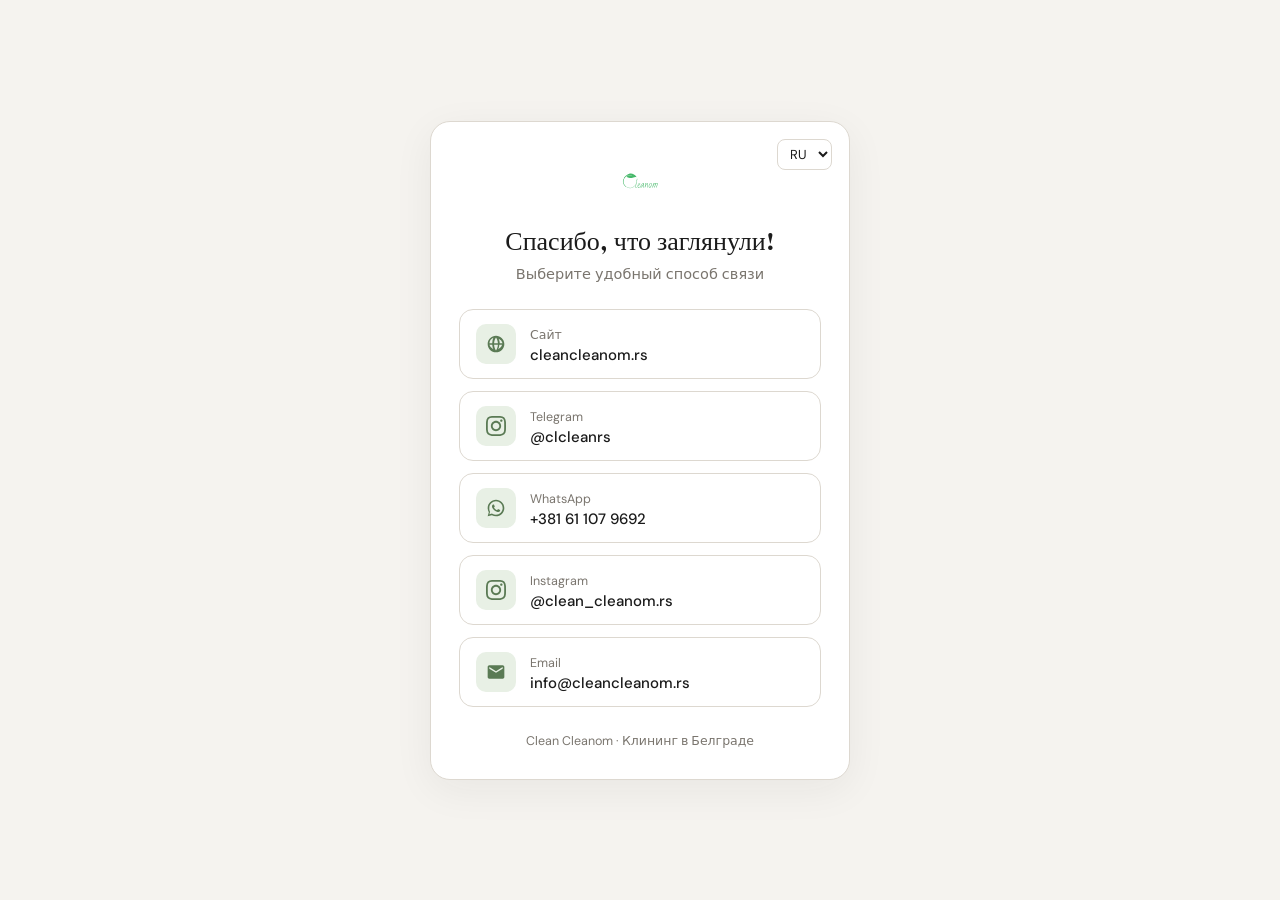
==== card.html @ 14a21196 "Add standalone contact card page for business card QR code Links to website, Telegram, WhatsApp, Ins" ====
<!DOCTYPE html>
<html lang="ru">
<head>
<meta charset="UTF-8" />
<meta name="viewport" content="width=device-width, initial-scale=1.0" />
<title>Clean Cleanom — Контакты</title>
<meta name="robots" content="noindex" />

<link rel="preconnect" href="https://fonts.googleapis.com" />
<link rel="preconnect" href="https://fonts.gstatic.com" crossorigin />
<link href="https://fonts.googleapis.com/css2?family=DM+Sans:ital,wght@0,300;0,400;0,500;0,600;1,400&family=DM+Serif+Display:ital@0;1&display=swap" rel="stylesheet" />

<link rel="icon" type="image/svg+xml" href="assets/favicon.svg" />
<link rel="icon" type="image/png" sizes="96x96" href="assets/favicon-96x96.png" />
<link rel="apple-touch-icon" sizes="180x180" href="assets/apple-touch-icon.png" />

<style>
  :root {
    --bg:        #f5f3ef;
    --white:     #ffffff;
    --charcoal:  #1b1b1b;
    --sage:      #5a7a54;
    --sage-lt:   #8aab84;
    --sage-pale: #e8f0e5;
    --rust:      #c46044;
    --sand:      #e8e0d4;
    --border:    #ddd8d0;
    --grey:      #7a756e;
    --serif: 'DM Serif Display', Georgia, serif;
    --sans:  'DM Sans', system-ui, -apple-system, sans-serif;
  }
  * { box-sizing: border-box; }
  body {
    margin: 0;
    font-family: var(--sans);
    background: var(--bg);
    color: var(--charcoal);
    min-height: 100vh;
    display: flex;
    align-items: center;
    justify-content: center;
    padding: 32px 18px;
  }
  .card {
    width: 100%;
    max-width: 420px;
    background: var(--white);
    border: 1px solid var(--border);
    border-radius: 20px;
    padding: 36px 28px 30px;
    text-align: center;
    box-shadow: 0 10px 40px rgba(27,27,27,0.06);
  }
  .card-logo { height: 40px; margin-bottom: 20px; }
  .card h1 {
    font-family: var(--serif);
    font-weight: 400;
    font-size: 26px;
    margin: 0 0 6px;
  }
  .card-sub {
    color: var(--grey);
    font-size: 14.5px;
    margin: 0 0 26px;
  }
  select.lang-select {
    position: absolute;
    top: 18px;
    right: 18px;
    border: 1.5px solid var(--border);
    background: var(--white);
    border-radius: 8px;
    padding: 5px 8px;
    font-family: var(--sans);
    font-size: 13px;
    color: var(--charcoal);
  }
  .card-wrap { position: relative; width: 100%; max-width: 420px; }
  .links { display: flex; flex-direction: column; gap: 12px; text-align: left; }
  .link-row {
    display: flex;
    align-items: center;
    gap: 14px;
    padding: 13px 16px;
    border: 1.5px solid var(--border);
    border-radius: 14px;
    text-decoration: none;
    color: var(--charcoal);
    transition: border-color .15s ease, background .15s ease, transform .15s ease;
  }
  .link-row:hover { border-color: var(--sage); background: var(--sage-pale); transform: translateY(-1px); }
  .link-icon {
    width: 40px; height: 40px; flex: none;
    border-radius: 10px;
    background: var(--sage-pale);
    color: var(--sage);
    display: flex; align-items: center; justify-content: center;
  }
  .link-icon svg { width: 20px; height: 20px; }
  .link-text-label { font-size: 12.5px; color: var(--grey); }
  .link-text-val { font-size: 15px; font-weight: 500; }
  .card-footer {
    margin-top: 26px;
    font-size: 12.5px;
    color: var(--grey);
  }
</style>
</head>
<body>

<div class="card-wrap">
  <select class="lang-select" id="lang-select" aria-label="Language">
    <option value="ru">RU</option>
    <option value="sr">SR</option>
    <option value="en">EN</option>
  </select>

  <div class="card">
    <img class="card-logo" src="assets/logo.svg" alt="Clean Cleanom" />
    <h1 data-i18n="h">Спасибо, что заглянули!</h1>
    <p class="card-sub" data-i18n="sub">Выберите удобный способ связи</p>

    <div class="links">
      <a class="link-row" href="https://cleancleanom.rs" target="_blank" rel="noopener">
        <span class="link-icon">
          <svg viewBox="0 0 24 24" fill="currentColor"><path d="M12 2C6.48 2 2 6.48 2 12s4.48 10 10 10 10-4.48 10-10S17.52 2 12 2zm7.93 9h-3.4a15.6 15.6 0 0 0-1.34-5.36A8.03 8.03 0 0 1 19.93 11zM12 4.06c.96 1.24 2.02 3.4 2.31 6.94H9.69c.29-3.54 1.35-5.7 2.31-6.94zM4.07 13h3.4c.14 2.05.6 3.85 1.34 5.36A8.03 8.03 0 0 1 4.07 13zm3.4-2h-3.4a8.03 8.03 0 0 1 4.74-6.36A15.6 15.6 0 0 0 7.47 11zM12 19.94c-.96-1.24-2.02-3.4-2.31-6.94h4.62c-.29 3.54-1.35 5.7-2.31 6.94zm2.66-1.58c.74-1.51 1.2-3.31 1.34-5.36h3.4a8.03 8.03 0 0 1-4.74 5.36z"/></svg>
        </span>
        <span>
          <span class="link-text-label" data-i18n="site_label">Сайт</span><br />
          <span class="link-text-val">cleancleanom.rs</span>
        </span>
      </a>

      <a class="link-row" href="https://t.me/clcleanrs" target="_blank" rel="noopener">
        <span class="link-icon">
          <svg viewBox="0 0 24 24" fill="currentColor"><path d="M12 2.163c3.204 0 3.584.012 4.85.07 3.252.148 4.771 1.691 4.919 4.919.058 1.265.069 1.645.069 4.849 0 3.205-.012 3.584-.069 4.849-.149 3.225-1.664 4.771-4.919 4.919-1.266.058-1.644.07-4.85.07-3.204 0-3.584-.012-4.849-.07-3.26-.149-4.771-1.699-4.919-4.92-.058-1.265-.07-1.644-.07-4.849 0-3.204.013-3.583.07-4.849.149-3.227 1.664-4.771 4.919-4.919 1.266-.057 1.645-.069 4.849-.069zm0-2.163c-3.259 0-3.667.014-4.947.072-4.358.2-6.78 2.618-6.98 6.98-.059 1.281-.073 1.689-.073 4.948 0 3.259.014 3.668.072 4.948.2 4.358 2.618 6.78 6.98 6.98 1.281.058 1.689.072 4.948.072 3.259 0 3.668-.014 4.948-.072 4.354-.2 6.782-2.618 6.979-6.98.059-1.28.073-1.689.073-4.948 0-3.259-.014-3.667-.072-4.947-.196-4.354-2.617-6.78-6.979-6.98-1.281-.059-1.69-.073-4.949-.073zm0 5.838c-3.403 0-6.162 2.759-6.162 6.162s2.759 6.163 6.162 6.163 6.162-2.759 6.162-6.163c0-3.403-2.759-6.162-6.162-6.162zm0 10.162c-2.209 0-4-1.79-4-4 0-2.209 1.791-4 4-4s4 1.791 4 4c0 2.21-1.791 4-4 4zm6.406-11.845c-.796 0-1.441.645-1.441 1.44s.645 1.44 1.441 1.44c.795 0 1.439-.645 1.439-1.44s-.644-1.44-1.439-1.44z"/></svg>
        </span>
        <span>
          <span class="link-text-label">Telegram</span><br />
          <span class="link-text-val">@clcleanrs</span>
        </span>
      </a>

      <a class="link-row" href="https://wa.me/381611079692" target="_blank" rel="noopener">
        <span class="link-icon">
          <svg viewBox="0 0 24 24" fill="currentColor"><path d="M12 2C6.48 2 2 6.48 2 12c0 1.85.5 3.58 1.36 5.07L2 22l5.06-1.33A9.94 9.94 0 0 0 12 22c5.52 0 10-4.48 10-10S17.52 2 12 2zm0 18c-1.62 0-3.15-.43-4.47-1.19l-.32-.19-3.15.83.84-3.07-.21-.32A7.94 7.94 0 0 1 4 12c0-4.41 3.59-8 8-8s8 3.59 8 8-3.59 8-8 8zm4.38-5.85c-.24-.12-1.42-.7-1.64-.78-.22-.08-.38-.12-.54.12-.16.24-.62.78-.76.94-.14.16-.28.18-.52.06-.24-.12-1-.37-1.9-1.17-.7-.63-1.18-1.4-1.31-1.64-.14-.24-.01-.37.11-.49.11-.11.24-.28.36-.42.12-.14.16-.24.24-.4.08-.16.04-.3-.02-.42-.06-.12-.54-1.3-.74-1.78-.19-.47-.39-.4-.54-.41-.14-.01-.3-.01-.46-.01-.16 0-.42.06-.64.3-.22.24-.84.82-.84 2s.86 2.32.98 2.48c.12.16 1.7 2.6 4.13 3.64.58.25 1.03.4 1.38.51.58.18 1.11.16 1.53.1.47-.07 1.42-.58 1.62-1.14.2-.56.2-1.04.14-1.14-.06-.1-.22-.16-.46-.28z"/></svg>
        </span>
        <span>
          <span class="link-text-label">WhatsApp</span><br />
          <span class="link-text-val">+381 61 107 9692</span>
        </span>
      </a>

      <a class="link-row" href="https://instagram.com/clean_cleanom.rs" target="_blank" rel="noopener">
        <span class="link-icon">
          <svg viewBox="0 0 24 24" fill="currentColor"><path d="M12 2.163c3.204 0 3.584.012 4.85.07 3.252.148 4.771 1.691 4.919 4.919.058 1.265.069 1.645.069 4.849 0 3.205-.012 3.584-.069 4.849-.149 3.225-1.664 4.771-4.919 4.919-1.266.058-1.644.07-4.85.07-3.204 0-3.584-.012-4.849-.07-3.26-.149-4.771-1.699-4.919-4.92-.058-1.265-.07-1.644-.07-4.849 0-3.204.013-3.583.07-4.849.149-3.227 1.664-4.771 4.919-4.919 1.266-.057 1.645-.069 4.849-.069zm0-2.163c-3.259 0-3.667.014-4.947.072-4.358.2-6.78 2.618-6.98 6.98-.059 1.281-.073 1.689-.073 4.948 0 3.259.014 3.668.072 4.948.2 4.358 2.618 6.78 6.98 6.98 1.281.058 1.689.072 4.948.072 3.259 0 3.668-.014 4.948-.072 4.354-.2 6.782-2.618 6.979-6.98.059-1.28.073-1.689.073-4.948 0-3.259-.014-3.667-.072-4.947-.196-4.354-2.617-6.78-6.979-6.98-1.281-.059-1.69-.073-4.949-.073zm0 5.838c-3.403 0-6.162 2.759-6.162 6.162s2.759 6.163 6.162 6.163 6.162-2.759 6.162-6.163c0-3.403-2.759-6.162-6.162-6.162zm0 10.162c-2.209 0-4-1.79-4-4 0-2.209 1.791-4 4-4s4 1.791 4 4c0 2.21-1.791 4-4 4zm6.406-11.845c-.796 0-1.441.645-1.441 1.44s.645 1.44 1.441 1.44c.795 0 1.439-.645 1.439-1.44s-.644-1.44-1.439-1.44z"/></svg>
        </span>
        <span>
          <span class="link-text-label">Instagram</span><br />
          <span class="link-text-val">@clean_cleanom.rs</span>
        </span>
      </a>

      <a class="link-row" href="mailto:info@cleancleanom.rs">
        <span class="link-icon">
          <svg viewBox="0 0 24 24" fill="currentColor"><path d="M20 4H4c-1.1 0-2 .9-2 2v12c0 1.1.9 2 2 2h16c1.1 0 2-.9 2-2V6c0-1.1-.9-2-2-2zm0 4l-8 5-8-5V6l8 5 8-5v2z"/></svg>
        </span>
        <span>
          <span class="link-text-label" data-i18n="email_label">Email</span><br />
          <span class="link-text-val">info@cleancleanom.rs</span>
        </span>
      </a>
    </div>

    <div class="card-footer" data-i18n="footer">Clean Cleanom · Клининг в Белграде</div>
  </div>
</div>

<script>
  var translations = {
    ru: {
      h: 'Спасибо, что заглянули!',
      sub: 'Выберите удобный способ связи',
      site_label: 'Сайт',
      email_label: 'Email',
      footer: 'Clean Cleanom · Клининг в Белграде'
    },
    sr: {
      h: 'Hvala što ste svratili!',
      sub: 'Izaberite pogodan način za kontakt',
      site_label: 'Sajt',
      email_label: 'Email',
      footer: 'Clean Cleanom · Čišćenje u Beogradu'
    },
    en: {
      h: 'Thanks for stopping by!',
      sub: 'Choose a way to reach us',
      site_label: 'Website',
      email_label: 'Email',
      footer: 'Clean Cleanom · Cleaning in Belgrade'
    }
  };

  function setLang(lang) {
    var dict = translations[lang] || translations.ru;
    document.querySelectorAll('[data-i18n]').forEach(function (el) {
      var key = el.getAttribute('data-i18n');
      if (dict[key]) el.textContent = dict[key];
    });
    document.documentElement.lang = lang;
    localStorage.setItem('cc_lang', lang);
    var sel = document.getElementById('lang-select');
    if (sel) sel.value = lang;
  }

  document.getElementById('lang-select').addEventListener('change', function (e) {
    setLang(e.target.value);
  });

  setLang(localStorage.getItem('cc_lang') || 'ru');
</script>

</body>
</html>
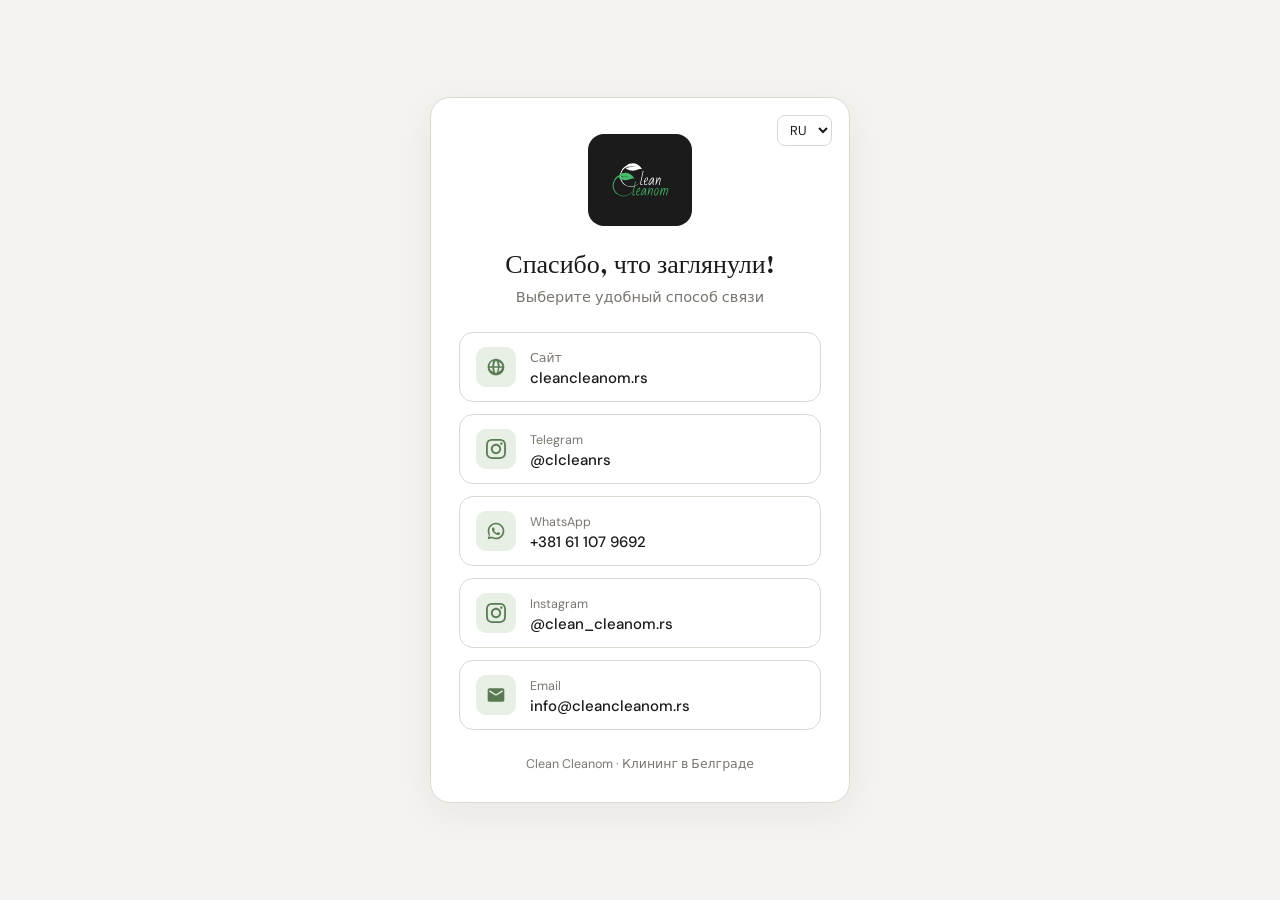
==== commit 78bc772b: "Fix /card language switch (CSP blocked inline script) and enlarge logo The card page's inline i18n s" ====
--- a/card.html
+++ b/card.html
@@ -51,7 +51,16 @@
     text-align: center;
     box-shadow: 0 10px 40px rgba(27,27,27,0.06);
   }
-  .card-logo { height: 40px; margin-bottom: 20px; }
+  .card-logo-wrap {
+    display: inline-flex;
+    align-items: center;
+    justify-content: center;
+    background: var(--charcoal);
+    border-radius: 16px;
+    padding: 14px 20px;
+    margin-bottom: 20px;
+  }
+  .card-logo { height: 64px; display: block; }
   .card h1 {
     font-family: var(--serif);
     font-weight: 400;
@@ -116,7 +125,9 @@
   </select>
 
   <div class="card">
-    <img class="card-logo" src="assets/logo.svg" alt="Clean Cleanom" />
+    <div class="card-logo-wrap">
+      <img class="card-logo" src="assets/logo.svg" alt="Clean Cleanom" />
+    </div>
     <h1 data-i18n="h">Спасибо, что заглянули!</h1>
     <p class="card-sub" data-i18n="sub">Выберите удобный способ связи</p>
 
@@ -176,49 +187,7 @@
   </div>
 </div>
 
-<script>
-  var translations = {
-    ru: {
-      h: 'Спасибо, что заглянули!',
-      sub: 'Выберите удобный способ связи',
-      site_label: 'Сайт',
-      email_label: 'Email',
-      footer: 'Clean Cleanom · Клининг в Белграде'
-    },
-    sr: {
-      h: 'Hvala što ste svratili!',
-      sub: 'Izaberite pogodan način za kontakt',
-      site_label: 'Sajt',
-      email_label: 'Email',
-      footer: 'Clean Cleanom · Čišćenje u Beogradu'
-    },
-    en: {
-      h: 'Thanks for stopping by!',
-      sub: 'Choose a way to reach us',
-      site_label: 'Website',
-      email_label: 'Email',
-      footer: 'Clean Cleanom · Cleaning in Belgrade'
-    }
-  };
-
-  function setLang(lang) {
-    var dict = translations[lang] || translations.ru;
-    document.querySelectorAll('[data-i18n]').forEach(function (el) {
-      var key = el.getAttribute('data-i18n');
-      if (dict[key]) el.textContent = dict[key];
-    });
-    document.documentElement.lang = lang;
-    localStorage.setItem('cc_lang', lang);
-    var sel = document.getElementById('lang-select');
-    if (sel) sel.value = lang;
-  }
-
-  document.getElementById('lang-select').addEventListener('change', function (e) {
-    setLang(e.target.value);
-  });
-
-  setLang(localStorage.getItem('cc_lang') || 'ru');
-</script>
+<script src="js/card.js"></script>
 
 </body>
 </html>
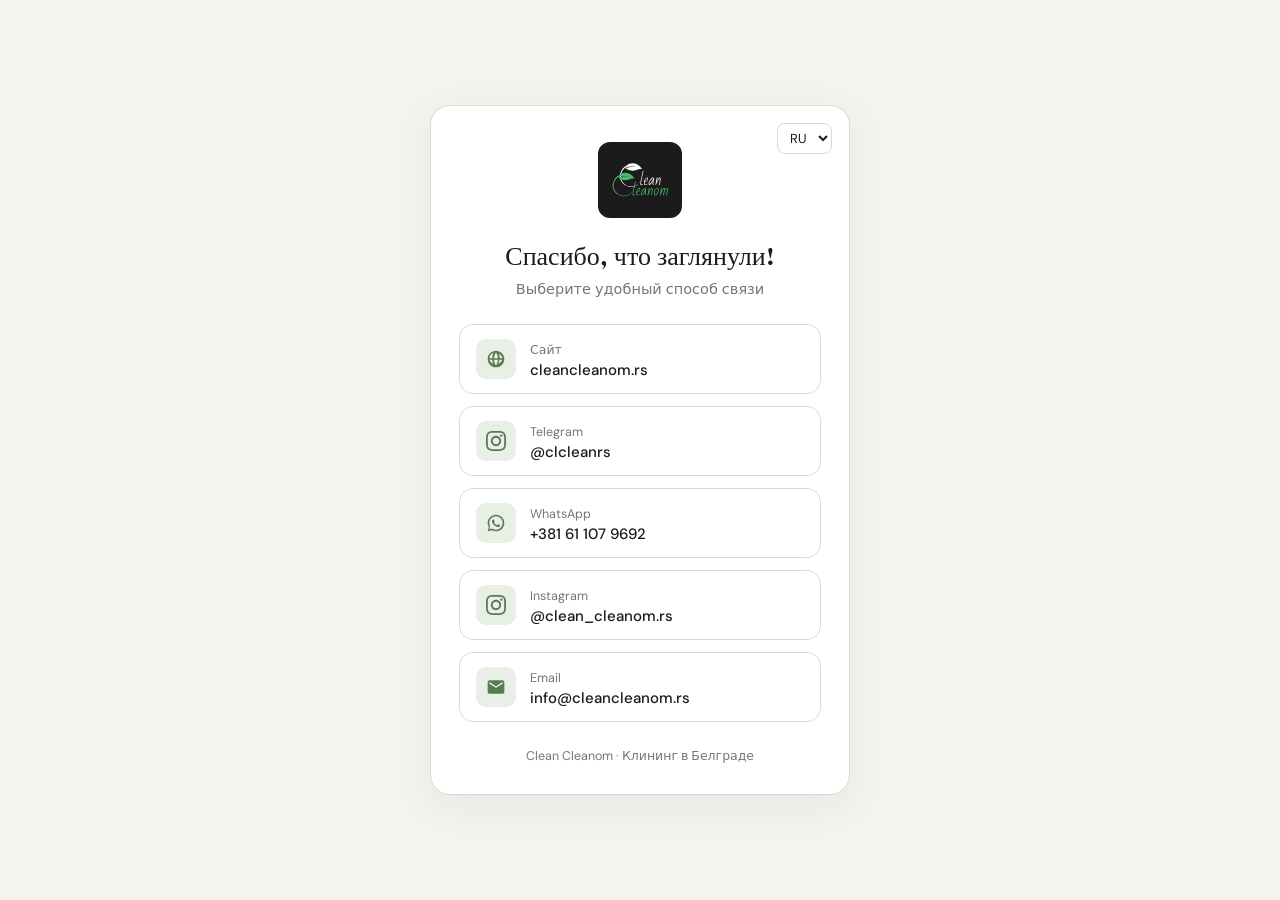
==== commit e6acc158: "Reduce logo backdrop padding on card page Co-Authored-By: Claude Sonnet 5 <noreply@anthropic.com>" ====
--- a/card.html
+++ b/card.html
@@ -56,8 +56,8 @@
     align-items: center;
     justify-content: center;
     background: var(--charcoal);
-    border-radius: 16px;
-    padding: 14px 20px;
+    border-radius: 12px;
+    padding: 6px 10px;
     margin-bottom: 20px;
   }
   .card-logo { height: 64px; display: block; }
